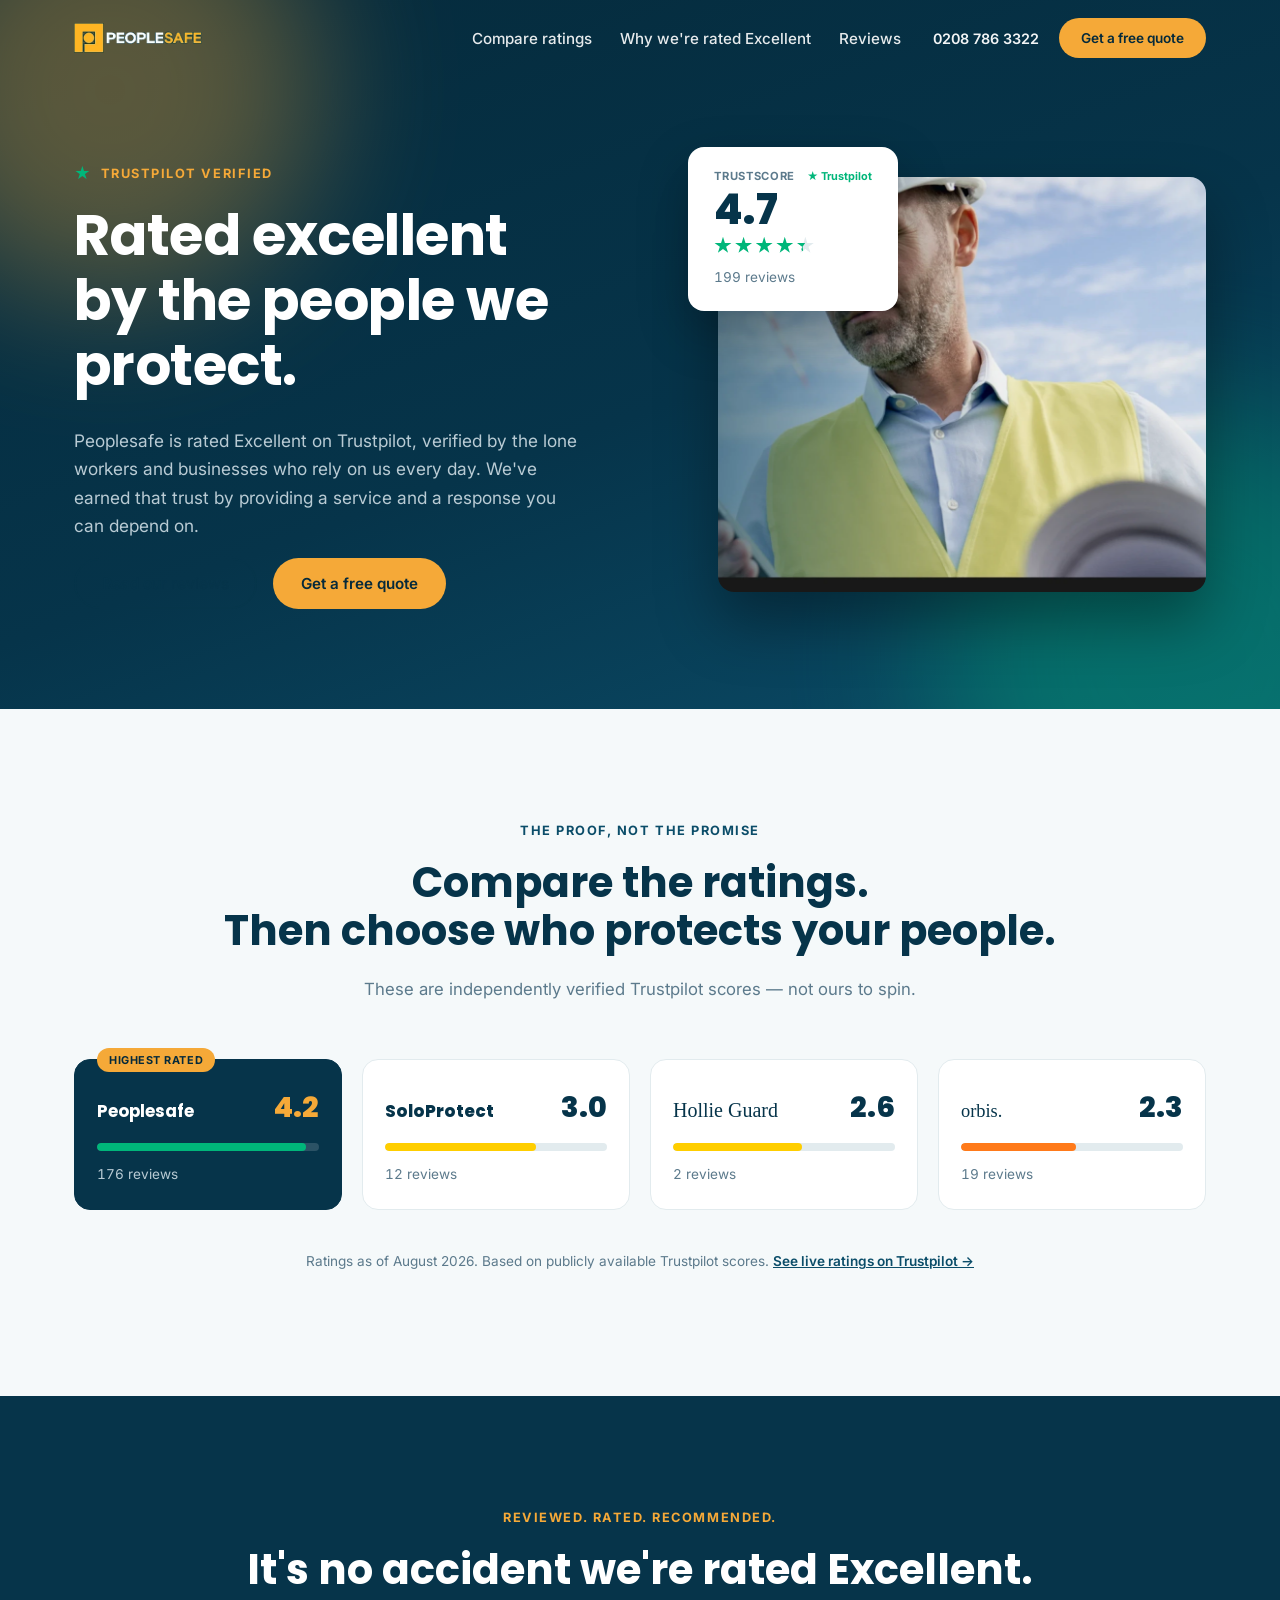
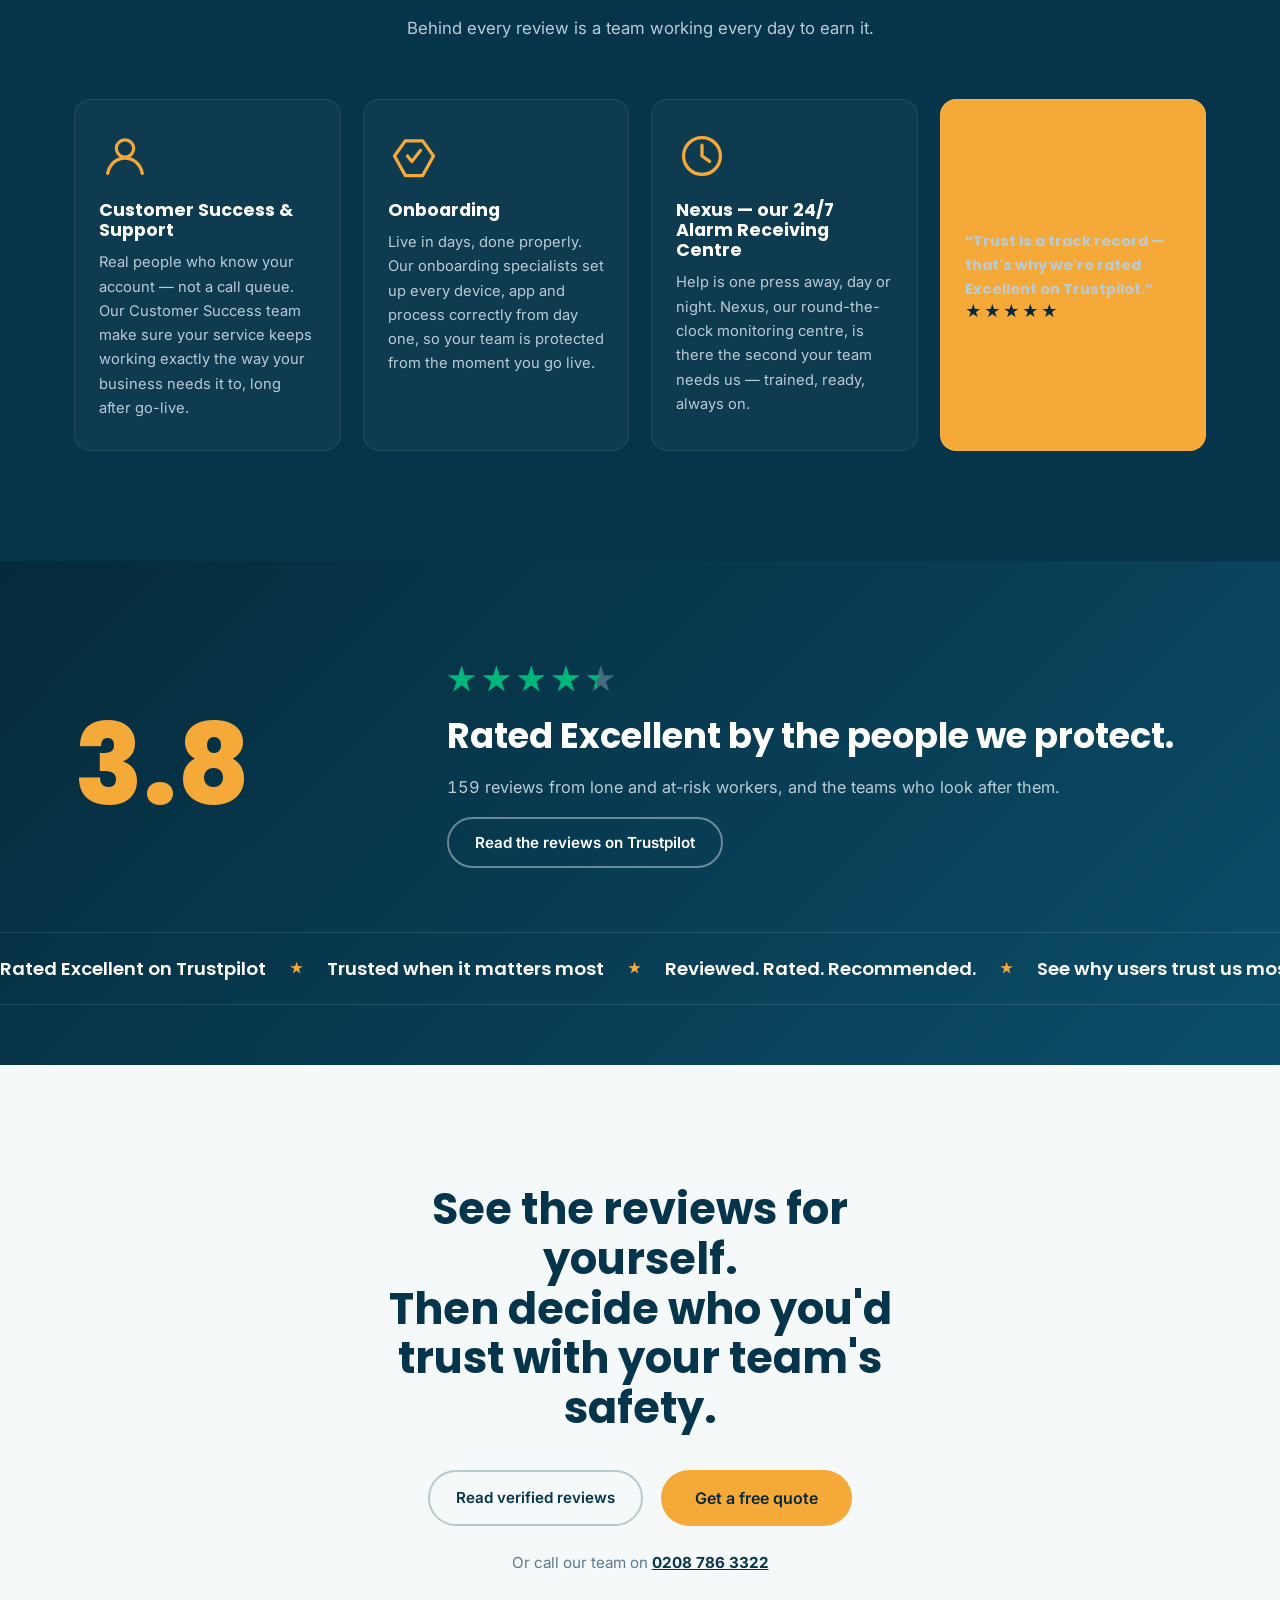
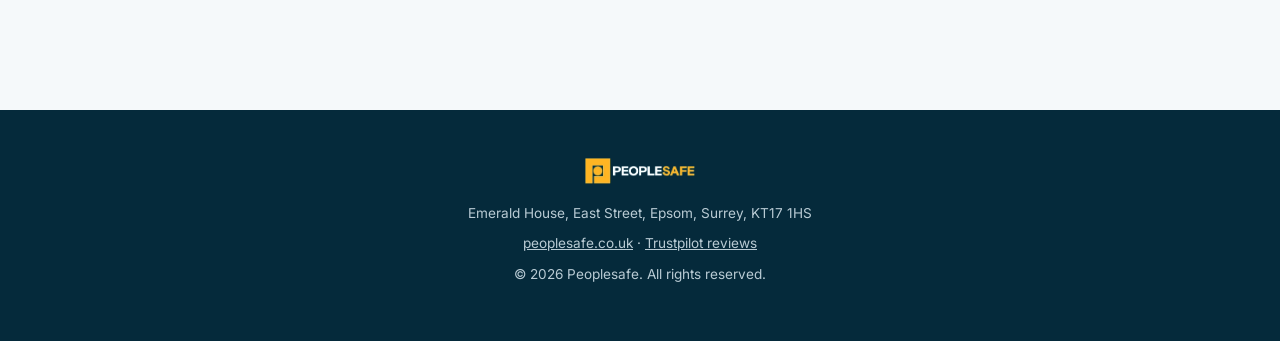
==== index.html @ 9d68c87f "Add Trustpilot campaign landing page Standalone landing page for the Google Display / LinkedIn ad ca" ====
<!DOCTYPE html>
<html lang="en-GB">
<head>
<meta charset="UTF-8">
<meta name="viewport" content="width=device-width, initial-scale=1.0">
<title>Rated Excellent on Trustpilot | Peoplesafe</title>
<meta name="description" content="Peoplesafe is rated Excellent on Trustpilot by the lone workers and businesses who rely on us every day. See the reviews, then see why.">
<meta property="og:title" content="Rated Excellent by the people we protect. | Peoplesafe">
<meta property="og:description" content="4.7 out of 5 on Trustpilot from 199 reviews. See why Peoplesafe is the most trusted lone worker safety provider.">
<meta property="og:type" content="website">
<link rel="preconnect" href="https://fonts.googleapis.com">
<link rel="preconnect" href="https://fonts.gstatic.com" crossorigin>
<link href="https://fonts.googleapis.com/css2?family=Inter:wght@400;500;600;700&family=Poppins:wght@600;700;800&display=swap" rel="stylesheet">
<link rel="stylesheet" href="assets/css/style.css">
</head>
<body>

<a class="skip-link" href="#main">Skip to content</a>

<header class="site-header" id="siteHeader">
  <div class="wrap header-inner">
    <a href="https://www.peoplesafe.co.uk/" class="logo-link" aria-label="Peoplesafe home">
      <img src="assets/img/logo-dark.png" alt="Peoplesafe" class="logo logo--dark">
      <img src="assets/img/logo-light.png" alt="Peoplesafe" class="logo logo--light">
    </a>
    <nav class="site-nav" id="siteNav" aria-label="Primary">
      <a href="#compare">Compare ratings</a>
      <a href="#why">Why we're rated Excellent</a>
      <a href="#reviews">Reviews</a>
    </nav>
    <div class="header-cta">
      <a href="tel:02087863322" class="header-phone">0208 786 3322</a>
      <a href="#quote" class="btn btn--gold btn--sm">Get a free quote</a>
    </div>
    <button class="nav-toggle" id="navToggle" aria-expanded="false" aria-controls="siteNav" aria-label="Toggle menu">
      <span></span><span></span><span></span>
    </button>
  </div>
</header>

<main id="main">

  <!-- HERO -->
  <section class="hero">
    <div class="hero__glow hero__glow--a" aria-hidden="true"></div>
    <div class="hero__glow hero__glow--b" aria-hidden="true"></div>
    <div class="wrap hero__inner">
      <div class="hero__content">
        <p class="eyebrow reveal">
          <span class="eyebrow__star" aria-hidden="true">★</span>
          Trustpilot Verified
        </p>
        <h1 class="reveal">Rated excellent<br>by the people we<br>protect.</h1>
        <p class="hero__sub reveal">
          Peoplesafe is rated Excellent on Trustpilot, verified by the lone workers
          and businesses who rely on us every day. We've earned that trust by
          providing a service and a response you can depend on.
        </p>
        <div class="hero__actions reveal">
          <a href="https://uk.trustpilot.com/review/peoplesafe.co.uk" target="_blank" rel="noopener" class="btn btn--outline">Read our reviews</a>
          <a href="#quote" class="btn btn--gold">Get a free quote</a>
        </div>
      </div>

      <div class="hero__rating reveal" id="ratingCard">
        <div class="rating-card">
          <div class="rating-card__top">
            <span class="rating-card__label">TrustScore</span>
            <span class="tp-mark" aria-hidden="true">★ Trustpilot</span>
          </div>
          <div class="rating-card__score">
            <span class="count-up" data-target="4.7" data-decimals="1">0.0</span>
          </div>
          <div class="stars" role="img" aria-label="4.7 out of 5 stars">
            <span class="star" style="--i:0"></span>
            <span class="star" style="--i:1"></span>
            <span class="star" style="--i:2"></span>
            <span class="star" style="--i:3"></span>
            <span class="star star--half" style="--i:4"></span>
          </div>
          <p class="rating-card__reviews"><span class="count-up" data-target="199" data-decimals="0">0</span> reviews</p>
        </div>
        <div class="hero__photo" style="background-image:url('assets/img/hero-photo.webp')" role="img" aria-label="Lone worker on site using the Peoplesafe app for protection"></div>
      </div>
    </div>
  </section>

  <!-- COMPARE -->
  <section class="compare" id="compare">
    <div class="wrap">
      <p class="eyebrow eyebrow--dark reveal">The proof, not the promise</p>
      <h2 class="reveal">Compare the ratings.<br>Then choose who protects your people.</h2>
      <p class="section-sub reveal">
        These are independently verified Trustpilot scores &mdash; not ours to spin.
      </p>

      <div class="compare-grid" id="compareGrid">

        <div class="compare-card compare-card--lead reveal">
          <span class="compare-card__badge">Highest rated</span>
          <div class="compare-card__head">
            <span class="compare-card__name">Peoplesafe</span>
            <span class="compare-card__score"><span class="count-up" data-target="4.7" data-decimals="1">0.0</span></span>
          </div>
          <div class="bar"><div class="bar__fill bar__fill--green" data-pct="94"></div></div>
          <span class="compare-card__reviews"><span class="count-up" data-target="199" data-decimals="0">0</span> reviews</span>
        </div>

        <div class="compare-card reveal">
          <div class="compare-card__head">
            <span class="compare-card__name compare-card__name--soloprotect">SoloProtect</span>
            <span class="compare-card__score"><span class="count-up" data-target="3.4" data-decimals="1">0.0</span></span>
          </div>
          <div class="bar"><div class="bar__fill bar__fill--amber" data-pct="68"></div></div>
          <span class="compare-card__reviews"><span class="count-up" data-target="14" data-decimals="0">0</span> reviews</span>
        </div>

        <div class="compare-card reveal">
          <div class="compare-card__head">
            <span class="compare-card__name compare-card__name--hollie">Hollie Guard</span>
            <span class="compare-card__score"><span class="count-up" data-target="2.9" data-decimals="1">0.0</span></span>
          </div>
          <div class="bar"><div class="bar__fill bar__fill--amber" data-pct="58"></div></div>
          <span class="compare-card__reviews"><span class="count-up" data-target="2" data-decimals="0">0</span> reviews</span>
        </div>

        <div class="compare-card reveal">
          <div class="compare-card__head">
            <span class="compare-card__name compare-card__name--orbis">orbis.</span>
            <span class="compare-card__score"><span class="count-up" data-target="2.6" data-decimals="1">0.0</span></span>
          </div>
          <div class="bar"><div class="bar__fill bar__fill--orange" data-pct="52"></div></div>
          <span class="compare-card__reviews"><span class="count-up" data-target="21" data-decimals="0">0</span> reviews</span>
        </div>

      </div>

      <p class="compare-footnote reveal">
        Ratings as of August 2026. Based on publicly available Trustpilot scores.
        <a href="https://uk.trustpilot.com/review/peoplesafe.co.uk" target="_blank" rel="noopener">See live ratings on Trustpilot →</a>
      </p>
    </div>
  </section>

  <!-- WHY -->
  <section class="why" id="why">
    <div class="wrap">
      <p class="eyebrow reveal">Reviewed. Rated. Recommended.</p>
      <h2 class="reveal">It's no accident we're rated Excellent.</h2>
      <p class="section-sub section-sub--light reveal">Behind every review is a team working every day to earn it.</p>

      <div class="pillars">
        <div class="pillar reveal">
          <div class="pillar__icon" aria-hidden="true">
            <svg viewBox="0 0 48 48" fill="none"><circle cx="24" cy="17" r="8" stroke="currentColor" stroke-width="3"/><path d="M8 40c2-9 8.5-14 16-14s14 5 16 14" stroke="currentColor" stroke-width="3" stroke-linecap="round"/></svg>
          </div>
          <h3>Customer Success &amp; Support</h3>
          <p>Real people who know your account &mdash; not a call queue. Our Customer Success team make sure your service keeps working exactly the way your business needs it to, long after go-live.</p>
        </div>

        <div class="pillar reveal">
          <div class="pillar__icon" aria-hidden="true">
            <svg viewBox="0 0 48 48" fill="none"><path d="M6 24l10-14h16l10 14-10 18H16L6 24z" stroke="currentColor" stroke-width="3" stroke-linejoin="round"/><path d="M18 24l4 5 8-10" stroke="currentColor" stroke-width="3" stroke-linecap="round" stroke-linejoin="round"/></svg>
          </div>
          <h3>Onboarding</h3>
          <p>Live in days, done properly. Our onboarding specialists set up every device, app and process correctly from day one, so your team is protected from the moment you go live.</p>
        </div>

        <div class="pillar reveal">
          <div class="pillar__icon" aria-hidden="true">
            <svg viewBox="0 0 48 48" fill="none"><circle cx="24" cy="24" r="17" stroke="currentColor" stroke-width="3"/><path d="M24 14v10l7 5" stroke="currentColor" stroke-width="3" stroke-linecap="round" stroke-linejoin="round"/></svg>
          </div>
          <h3>Nexus &mdash; our 24/7 Alarm Receiving Centre</h3>
          <p>Help is one press away, day or night. Nexus, our round-the-clock monitoring centre, is there the second your team needs us &mdash; trained, ready, always on.</p>
        </div>

        <div class="pillar pillar--quote reveal">
          <p class="pillar-quote__text">&ldquo;Trust is a track record &mdash; that's why we're rated Excellent on Trustpilot.&rdquo;</p>
          <span class="pillar-quote__stars" aria-hidden="true">★★★★★</span>
        </div>
      </div>
    </div>
  </section>

  <!-- STAT / MARQUEE -->
  <section class="stat" id="reviews">
    <div class="wrap stat__inner">
      <div class="stat__number reveal">
        <span class="count-up" data-target="4.7" data-decimals="1">0.0</span>
      </div>
      <div class="stat__text reveal">
        <div class="stars stars--lg" role="img" aria-label="4.7 out of 5 stars">
          <span class="star" style="--i:0"></span>
          <span class="star" style="--i:1"></span>
          <span class="star" style="--i:2"></span>
          <span class="star" style="--i:3"></span>
          <span class="star star--half" style="--i:4"></span>
        </div>
        <h2>Rated Excellent by the people we protect.</h2>
        <p><span class="count-up" data-target="199" data-decimals="0">0</span> reviews from lone and at-risk workers, and the teams who look after them.</p>
        <a href="https://uk.trustpilot.com/review/peoplesafe.co.uk" target="_blank" rel="noopener" class="btn btn--outline-light">Read the reviews on Trustpilot</a>
      </div>
    </div>

    <div class="marquee" aria-hidden="true">
      <div class="marquee__track">
        <span>Rated Excellent on Trustpilot</span><span class="dot">★</span>
        <span>Trusted when it matters most</span><span class="dot">★</span>
        <span>Reviewed. Rated. Recommended.</span><span class="dot">★</span>
        <span>See why users trust us most</span><span class="dot">★</span>
        <span>#1 rated on Trustpilot</span><span class="dot">★</span>
        <span>Rated Excellent on Trustpilot</span><span class="dot">★</span>
        <span>Trusted when it matters most</span><span class="dot">★</span>
        <span>Reviewed. Rated. Recommended.</span><span class="dot">★</span>
        <span>See why users trust us most</span><span class="dot">★</span>
        <span>#1 rated on Trustpilot</span><span class="dot">★</span>
      </div>
    </div>
  </section>

  <!-- FINAL CTA -->
  <section class="final-cta" id="quote">
    <div class="wrap">
      <h2 class="reveal">See the reviews for yourself.<br>Then decide who you'd trust with your team's safety.</h2>
      <div class="final-cta__actions reveal">
        <a href="https://uk.trustpilot.com/review/peoplesafe.co.uk" target="_blank" rel="noopener" class="btn btn--outline">Read verified reviews</a>
        <a href="https://www.peoplesafe.co.uk/" class="btn btn--gold btn--lg">Get a free quote</a>
      </div>
      <p class="final-cta__phone reveal">Or call our team on <a href="tel:02087863322">0208 786 3322</a></p>
    </div>
  </section>

</main>

<footer class="site-footer">
  <div class="wrap footer-inner">
    <img src="assets/img/logo-dark.png" alt="Peoplesafe" class="footer-logo">
    <p class="footer-address">Emerald House, East Street, Epsom, Surrey, KT17 1HS</p>
    <p class="footer-links">
      <a href="https://www.peoplesafe.co.uk/">peoplesafe.co.uk</a>
      <span aria-hidden="true">&middot;</span>
      <a href="https://uk.trustpilot.com/review/peoplesafe.co.uk" target="_blank" rel="noopener">Trustpilot reviews</a>
    </p>
    <p class="footer-copy">&copy; <span id="year"></span> Peoplesafe. All rights reserved.</p>
  </div>
</footer>

<script src="assets/js/main.js"></script>
</body>
</html>
---- assets/css/style.css ----
/* ==========================================================================
   Peoplesafe — Trustpilot Campaign Landing Page
   ========================================================================== */

:root {
  --navy: #06344a;
  --navy-deep: #052a3b;
  --navy-mid: #0b4d69;
  --navy-soft: #0e5978;
  --gold: #f5a938;
  --gold-dark: #e0922a;
  --green: #00b67a;
  --amber: #ffce00;
  --orange: #ff7a1a;
  --white: #ffffff;
  --ink: #06344a;
  --muted: #5c7a8c;
  --muted-light: #b9cbd4;
  --paper: #f5f9fa;
  --line: #e2ebee;

  --container: 1180px;
  --radius: 16px;
  --ease: cubic-bezier(.22,.9,.32,1);
}

* { box-sizing: border-box; }
html { scroll-behavior: smooth; }

body {
  margin: 0;
  font-family: 'Inter', -apple-system, BlinkMacSystemFont, 'Segoe UI', sans-serif;
  color: var(--ink);
  background: var(--white);
  -webkit-font-smoothing: antialiased;
}

h1, h2, h3 {
  font-family: 'Poppins', 'Inter', sans-serif;
  line-height: 1.15;
  margin: 0 0 .5em;
  font-weight: 700;
}

p { margin: 0 0 1em; color: var(--muted); line-height: 1.65; }

img { max-width: 100%; display: block; }

a { color: inherit; text-decoration: none; }

.wrap {
  max-width: var(--container);
  margin: 0 auto;
  padding: 0 24px;
}

.skip-link {
  position: absolute;
  left: -999px;
  top: 0;
  background: var(--gold);
  color: var(--navy);
  padding: 10px 16px;
  z-index: 200;
  font-weight: 600;
}
.skip-link:focus { left: 16px; top: 16px; }

/* ---------- Buttons ---------- */
.btn {
  display: inline-flex;
  align-items: center;
  justify-content: center;
  gap: 8px;
  padding: 14px 26px;
  border-radius: 999px;
  font-weight: 600;
  font-size: 0.95rem;
  border: 2px solid transparent;
  cursor: pointer;
  transition: transform .25s var(--ease), box-shadow .25s var(--ease), background .25s var(--ease), color .25s var(--ease);
  white-space: nowrap;
}
.btn--gold { background: var(--gold); color: var(--navy-deep); }
.btn--gold:hover { background: var(--gold-dark); transform: translateY(-2px); box-shadow: 0 10px 24px rgba(245,169,56,.35); }
.btn--sm { padding: 10px 20px; font-size: .85rem; }
.btn--lg { padding: 16px 32px; font-size: 1rem; }
.btn--outline { border-color: rgba(6,52,74,.25); color: var(--navy); }
.btn--outline:hover { border-color: var(--navy); background: var(--navy); color: var(--white); transform: translateY(-2px); }
.btn--outline-light { border-color: rgba(255,255,255,.4); color: var(--white); }
.btn--outline-light:hover { background: var(--white); color: var(--navy); border-color: var(--white); transform: translateY(-2px); }

/* ---------- Header ---------- */
.site-header {
  position: fixed;
  top: 0; left: 0; right: 0;
  z-index: 100;
  padding: 18px 0;
  transition: background .3s var(--ease), padding .3s var(--ease), box-shadow .3s var(--ease);
}
.header-inner { display: flex; align-items: center; gap: 32px; }
.logo-link { display: block; margin-right: auto; }
.logo { height: 30px; width: auto; }
.logo--light { display: none; }

.site-nav { display: flex; gap: 28px; }
.site-nav a {
  color: var(--white);
  font-weight: 500;
  font-size: .95rem;
  opacity: .9;
  position: relative;
  transition: opacity .2s;
}
.site-nav a::after {
  content: '';
  position: absolute; left: 0; right: 0; bottom: -6px;
  height: 2px; background: var(--gold);
  transform: scaleX(0); transform-origin: left;
  transition: transform .25s var(--ease);
}
.site-nav a:hover { opacity: 1; }
.site-nav a:hover::after { transform: scaleX(1); }

.header-cta { display: flex; align-items: center; gap: 20px; }
.header-phone { color: var(--white); font-weight: 600; font-size: .9rem; opacity: .95; }

.nav-toggle {
  display: none;
  flex-direction: column;
  justify-content: center;
  gap: 5px;
  width: 40px; height: 40px;
  background: none; border: none; cursor: pointer;
}
.nav-toggle span { display: block; width: 22px; height: 2px; background: var(--white); border-radius: 2px; }

.site-header.is-scrolled {
  background: rgba(255,255,255,.97);
  box-shadow: 0 4px 24px rgba(6,52,74,.08);
  padding: 12px 0;
  backdrop-filter: blur(6px);
}
.site-header.is-scrolled .logo--dark { display: none; }
.site-header.is-scrolled .logo--light { display: block; }
.site-header.is-scrolled .site-nav a { color: var(--navy); }
.site-header.is-scrolled .site-nav a::after { background: var(--gold-dark); }
.site-header.is-scrolled .header-phone { color: var(--navy); }
.site-header.is-scrolled .nav-toggle span { background: var(--navy); }

/* ---------- Reveal animation ---------- */
.reveal {
  opacity: 0;
  transform: translateY(24px);
  transition: opacity .7s var(--ease), transform .7s var(--ease);
}
.reveal.is-visible { opacity: 1; transform: translateY(0); }
.reveal:nth-child(2) { transition-delay: .05s; }
.reveal:nth-child(3) { transition-delay: .1s; }
.reveal:nth-child(4) { transition-delay: .15s; }

/* ---------- Eyebrow ---------- */
.eyebrow {
  display: inline-flex;
  align-items: center;
  gap: 8px;
  color: var(--gold);
  font-weight: 700;
  font-size: .8rem;
  letter-spacing: .12em;
  text-transform: uppercase;
  margin-bottom: 18px;
}
.eyebrow__star { color: var(--green); font-size: 1rem; }
.eyebrow--dark { color: var(--navy-mid); }

/* ---------- Hero ---------- */
.hero {
  position: relative;
  background: linear-gradient(160deg, var(--navy-deep) 0%, var(--navy) 55%, var(--navy-mid) 100%);
  padding: 160px 0 100px;
  overflow: hidden;
}
.hero__glow {
  position: absolute;
  border-radius: 50%;
  filter: blur(70px);
  opacity: .35;
  pointer-events: none;
}
.hero__glow--a {
  width: 420px; height: 420px;
  background: var(--gold);
  top: -120px; left: -100px;
  animation: drift-a 16s ease-in-out infinite;
}
.hero__glow--b {
  width: 500px; height: 500px;
  background: var(--green);
  bottom: -200px; right: -150px;
  animation: drift-b 20s ease-in-out infinite;
}
@keyframes drift-a {
  0%, 100% { transform: translate(0,0); }
  50% { transform: translate(40px, 30px); }
}
@keyframes drift-b {
  0%, 100% { transform: translate(0,0); }
  50% { transform: translate(-30px, -40px); }
}

.hero__inner {
  position: relative;
  display: grid;
  grid-template-columns: 1.1fr 0.9fr;
  gap: 48px;
  align-items: center;
}

.hero h1 {
  color: var(--white);
  font-size: clamp(2.4rem, 4.4vw, 3.6rem);
  letter-spacing: -.01em;
}
.hero__sub {
  color: var(--muted-light);
  font-size: 1.08rem;
  max-width: 46ch;
}
.hero__actions { display: flex; gap: 16px; flex-wrap: wrap; margin-top: 12px; }

.hero__rating { position: relative; }
.hero__photo {
  border-radius: var(--radius);
  aspect-ratio: 4 / 3.4;
  background-size: cover;
  background-position: center 20%;
  box-shadow: 0 30px 60px rgba(0,0,0,.35);
}

.rating-card {
  position: absolute;
  z-index: 2;
  top: -30px;
  left: -30px;
  background: var(--white);
  border-radius: var(--radius);
  padding: 22px 26px;
  box-shadow: 0 20px 50px rgba(0,0,0,.25);
  width: 210px;
  animation: float-card 6s ease-in-out infinite;
}
@keyframes float-card {
  0%, 100% { transform: translateY(0); }
  50% { transform: translateY(-10px); }
}
.rating-card__top { display: flex; justify-content: space-between; align-items: center; margin-bottom: 6px; }
.rating-card__label { font-size: .7rem; font-weight: 700; color: var(--muted); text-transform: uppercase; letter-spacing: .06em; }
.tp-mark { font-size: .68rem; font-weight: 700; color: var(--green); }
.rating-card__score { font-family: 'Poppins', sans-serif; font-size: 2.6rem; font-weight: 800; color: var(--navy); line-height: 1; }
.rating-card__reviews { font-size: .85rem; color: var(--muted); margin: 6px 0 0; }

/* ---------- Stars ---------- */
.stars { display: inline-flex; gap: 3px; font-size: 1.1rem; margin: 6px 0; }
.stars--lg { font-size: 1.8rem; gap: 6px; margin: 4px 0 18px; }
.star {
  width: 1em; height: 1em;
  background: var(--line);
  clip-path: polygon(50% 0%, 61% 35%, 98% 35%, 68% 57%, 79% 91%, 50% 70%, 21% 91%, 32% 57%, 2% 35%, 39% 35%);
  animation: star-in .5s var(--ease) backwards;
  animation-delay: calc(var(--i) * .08s);
}
.stars--lg .star { background: rgba(255,255,255,.25); }
.star:not(.star--half) { background: var(--green); }
.star--half {
  position: relative;
  background: var(--line);
}
.stars--lg .star--half { background: rgba(255,255,255,.25); }
.star--half::before {
  content: '';
  position: absolute; inset: 0;
  width: 50%;
  overflow: hidden;
  background: var(--green);
  clip-path: polygon(50% 0%, 61% 35%, 98% 35%, 68% 57%, 79% 91%, 50% 70%, 21% 91%, 32% 57%, 2% 35%, 39% 35%);
}
@keyframes star-in {
  from { opacity: 0; transform: scale(.4) rotate(-15deg); }
  to { opacity: 1; transform: scale(1) rotate(0); }
}

/* ---------- Compare section ---------- */
.compare { padding: 110px 0; background: var(--paper); text-align: center; }
.compare h2 { color: var(--navy); font-size: clamp(1.9rem, 3.4vw, 2.6rem); }
.section-sub { max-width: 52ch; margin: 0 auto 56px; font-size: 1.05rem; }

.compare-grid {
  display: grid;
  grid-template-columns: repeat(4, 1fr);
  gap: 20px;
  text-align: left;
}
.compare-card {
  background: var(--white);
  border: 1px solid var(--line);
  border-radius: var(--radius);
  padding: 26px 22px;
  position: relative;
  transition: transform .3s var(--ease), box-shadow .3s var(--ease);
}
.compare-card:hover { transform: translateY(-6px); box-shadow: 0 20px 40px rgba(6,52,74,.1); }
.compare-card--lead {
  background: var(--navy);
  border-color: var(--navy);
  transform: scale(1.04);
}
.compare-card--lead:hover { transform: scale(1.04) translateY(-6px); }
.compare-card__badge {
  position: absolute; top: -12px; left: 22px;
  background: var(--gold);
  color: var(--navy-deep);
  font-size: .68rem;
  font-weight: 700;
  text-transform: uppercase;
  letter-spacing: .05em;
  padding: 5px 12px;
  border-radius: 999px;
}
.compare-card__head { display: flex; justify-content: space-between; align-items: baseline; margin-bottom: 14px; }
.compare-card__name { font-family: 'Poppins', sans-serif; font-weight: 700; font-size: 1.05rem; color: var(--navy); }
.compare-card--lead .compare-card__name { color: var(--white); }
.compare-card__name--soloprotect { font-weight: 800; }
.compare-card__name--hollie { font-family: 'Brush Script MT', cursive; font-size: 1.25rem; font-weight: 400; }
.compare-card__name--orbis { font-family: Georgia, serif; font-weight: 400; font-size: 1.15rem; }
.compare-card__score { font-family: 'Poppins', sans-serif; font-size: 1.8rem; font-weight: 800; color: var(--navy); }
.compare-card--lead .compare-card__score { color: var(--gold); }

.bar { height: 8px; border-radius: 999px; background: var(--line); overflow: hidden; margin-bottom: 12px; }
.compare-card--lead .bar { background: rgba(255,255,255,.15); }
.bar__fill { height: 100%; width: 0; border-radius: 999px; transition: width 1.1s var(--ease); }
.bar__fill--green { background: var(--green); }
.bar__fill--amber { background: var(--amber); }
.bar__fill--orange { background: var(--orange); }

.compare-card__reviews { font-size: .85rem; color: var(--muted); }
.compare-card--lead .compare-card__reviews { color: var(--muted-light); }

.compare-footnote { margin-top: 40px; font-size: .85rem; color: var(--muted); }
.compare-footnote a { color: var(--navy-mid); font-weight: 600; text-decoration: underline; }

/* ---------- Why section ---------- */
.why { padding: 110px 0; background: var(--navy); text-align: center; }
.why h2 { color: var(--white); font-size: clamp(1.9rem, 3.4vw, 2.6rem); }
.section-sub--light { color: var(--muted-light); }

.pillars {
  display: grid;
  grid-template-columns: repeat(4, 1fr);
  gap: 22px;
  text-align: left;
  margin-top: 20px;
}
.pillar {
  background: rgba(255,255,255,.04);
  border: 1px solid rgba(255,255,255,.08);
  border-radius: var(--radius);
  padding: 30px 24px;
  transition: transform .3s var(--ease), background .3s var(--ease);
}
.pillar:hover { transform: translateY(-6px); background: rgba(255,255,255,.07); }
.pillar__icon {
  width: 52px; height: 52px;
  color: var(--gold);
  margin-bottom: 18px;
}
.pillar__icon svg { width: 100%; height: 100%; }
.pillar h3 { color: var(--white); font-size: 1.1rem; margin-bottom: 10px; }
.pillar p { color: var(--muted-light); font-size: .92rem; margin: 0; }

.pillar--quote {
  background: var(--gold);
  display: flex;
  flex-direction: column;
  justify-content: center;
}
.pillar-quote__text { color: var(--navy-deep); font-family: 'Poppins', sans-serif; font-weight: 700; font-size: 1.05rem; margin: 0 0 12px; }
.pillar-quote__stars { color: var(--navy-deep); letter-spacing: 2px; }

/* ---------- Stat / marquee ---------- */
.stat { background: linear-gradient(135deg, var(--navy-deep), var(--navy-mid)); padding: 100px 0 60px; overflow: hidden; }
.stat__inner {
  display: grid;
  grid-template-columns: 0.6fr 1.4fr;
  gap: 48px;
  align-items: center;
}
.stat__number .count-up {
  font-family: 'Poppins', sans-serif;
  font-size: clamp(4rem, 9vw, 7rem);
  font-weight: 800;
  color: var(--gold);
  line-height: 1;
}
.stat__text h2 { color: var(--white); font-size: clamp(1.6rem, 2.8vw, 2.2rem); margin-top: 4px; }
.stat__text p { color: var(--muted-light); font-size: 1.02rem; }

.marquee {
  margin-top: 64px;
  border-top: 1px solid rgba(255,255,255,.12);
  border-bottom: 1px solid rgba(255,255,255,.12);
  padding: 22px 0;
  overflow: hidden;
  white-space: nowrap;
}
.marquee__track {
  display: inline-flex;
  align-items: center;
  gap: 24px;
  animation: marquee 28s linear infinite;
  font-family: 'Poppins', sans-serif;
  font-weight: 600;
  font-size: 1.15rem;
  color: var(--white);
}
.marquee:hover .marquee__track { animation-play-state: paused; }
.marquee .dot { color: var(--gold); font-size: .9rem; }
@keyframes marquee {
  from { transform: translateX(0); }
  to { transform: translateX(-50%); }
}

/* ---------- Final CTA ---------- */
.final-cta { padding: 120px 0; background: var(--paper); text-align: center; }
.final-cta h2 { color: var(--navy); font-size: clamp(1.9rem, 3.6vw, 2.7rem); max-width: 22ch; margin: 0 auto 36px; }
.final-cta__actions { display: flex; justify-content: center; gap: 18px; flex-wrap: wrap; }
.final-cta__phone { margin-top: 24px; font-size: .95rem; }
.final-cta__phone a { font-weight: 700; color: var(--navy); text-decoration: underline; }

/* ---------- Footer ---------- */
.site-footer { background: var(--navy-deep); padding: 48px 0; text-align: center; }
.footer-logo { height: 26px; margin: 0 auto 18px; }
.footer-address, .footer-links, .footer-copy { color: var(--muted-light); font-size: .85rem; margin: 0 0 8px; }
.footer-links a { text-decoration: underline; }
.footer-links a:hover { color: var(--gold); }

/* ---------- Count-up utility ---------- */
.count-up { font-variant-numeric: tabular-nums; }

/* ==========================================================================
   Responsive
   ========================================================================== */
@media (max-width: 980px) {
  .site-nav, .header-phone { display: none; }
  .nav-toggle { display: flex; }
  .site-header.nav-open .site-nav {
    display: flex;
    flex-direction: column;
    position: absolute;
    top: 100%; left: 0; right: 0;
    background: var(--white);
    padding: 20px 24px;
    box-shadow: 0 12px 24px rgba(0,0,0,.12);
  }
  .site-header.nav-open .site-nav a { color: var(--navy); padding: 10px 0; }

  .hero { padding: 130px 0 80px; }
  .hero__inner { grid-template-columns: 1fr; }
  .hero__rating { max-width: 420px; margin: 40px auto 0; }
  .rating-card { position: static; margin-bottom: -50px; margin-left: 20px; width: 180px; }

  .compare-grid { grid-template-columns: repeat(2, 1fr); }
  .compare-card--lead { transform: none; grid-column: span 2; }
  .compare-card--lead:hover { transform: translateY(-6px); }

  .pillars { grid-template-columns: repeat(2, 1fr); }

  .stat__inner { grid-template-columns: 1fr; text-align: center; }
  .stat__text .btn { margin-top: 10px; }
}

@media (max-width: 600px) {
  .wrap { padding: 0 18px; }
  .compare-grid, .pillars { grid-template-columns: 1fr; }
  .compare-card--lead { grid-column: span 1; }
  .hero__actions, .final-cta__actions { flex-direction: column; align-items: stretch; }
  .hero__actions .btn, .final-cta__actions .btn { text-align: center; }
  .rating-card { width: 160px; padding: 16px 18px; }
  .rating-card__score { font-size: 2rem; }
}

/* ---------- Reduced motion ---------- */
@media (prefers-reduced-motion: reduce) {
  html { scroll-behavior: auto; }
  .hero__glow, .rating-card, .marquee__track, .star {
    animation: none !important;
  }
  .reveal { transition: opacity .3s linear; transform: none; }
  .bar__fill { transition: none; }
}
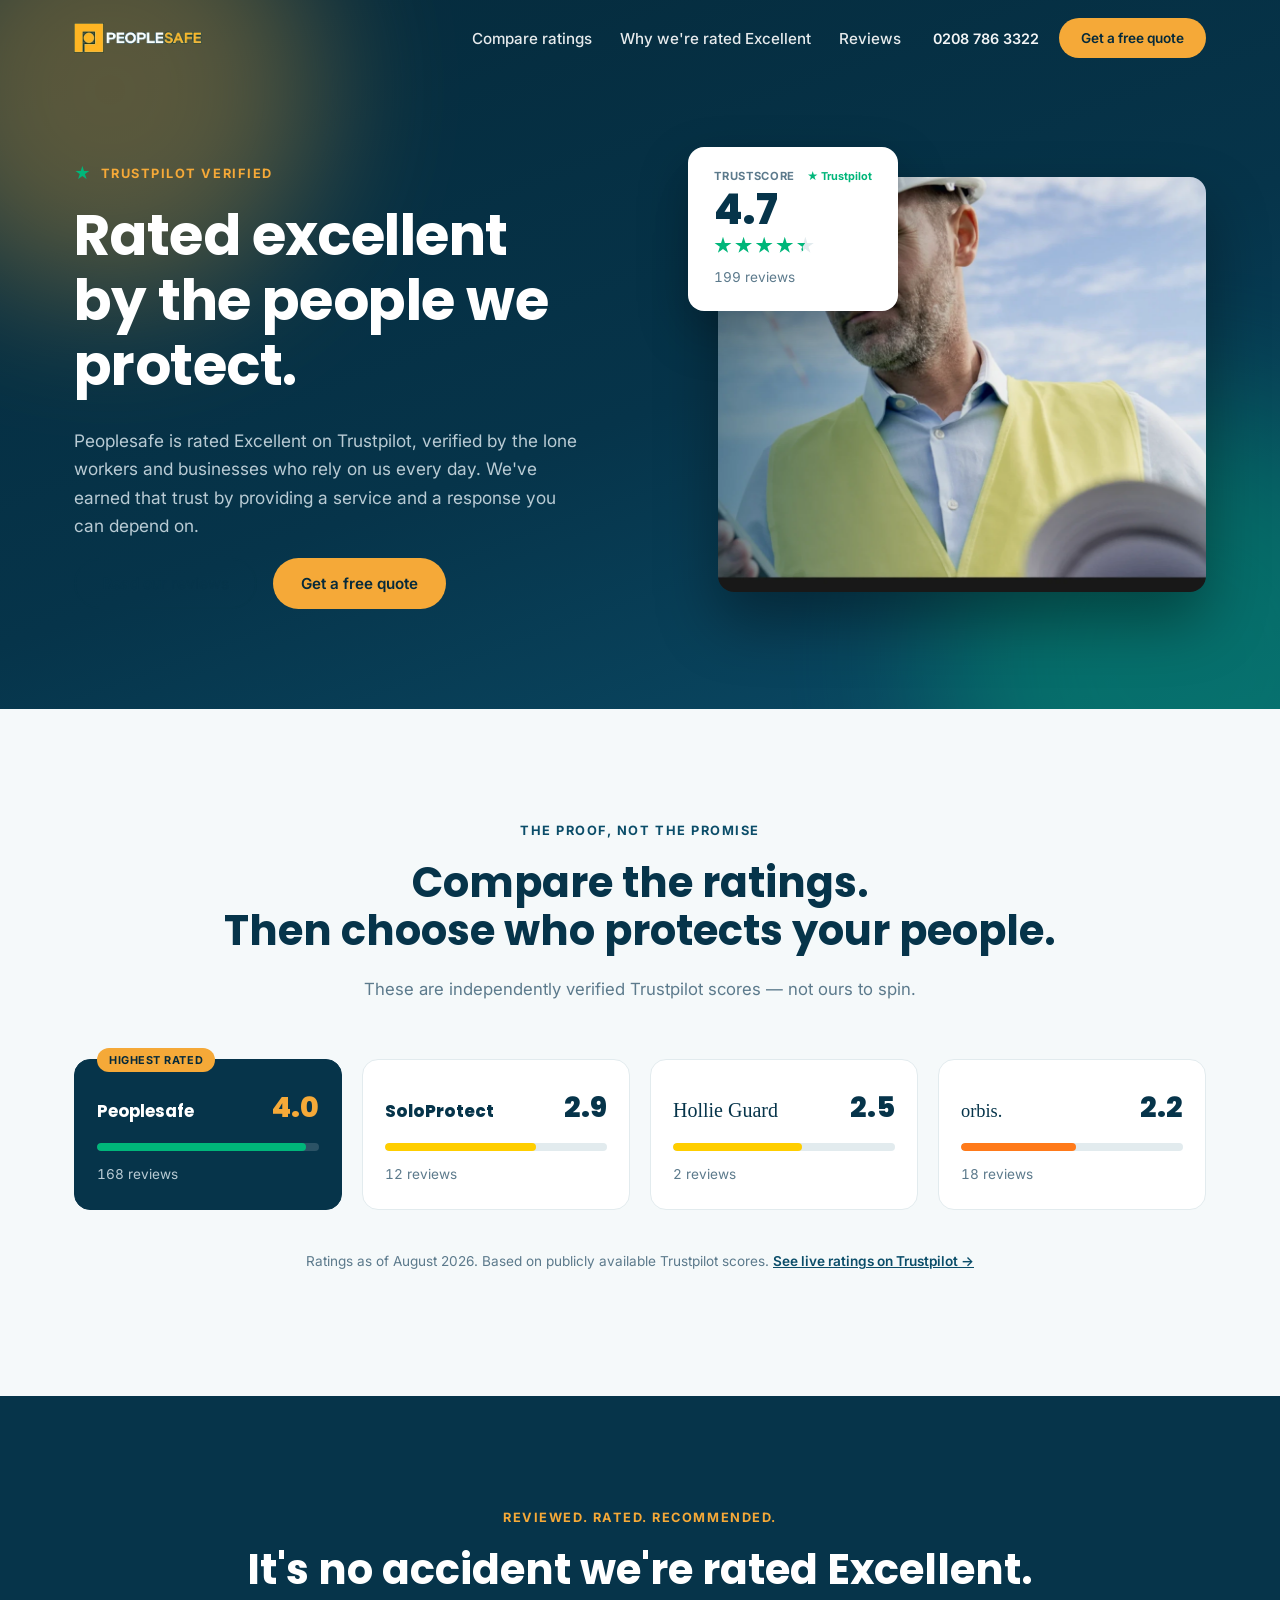
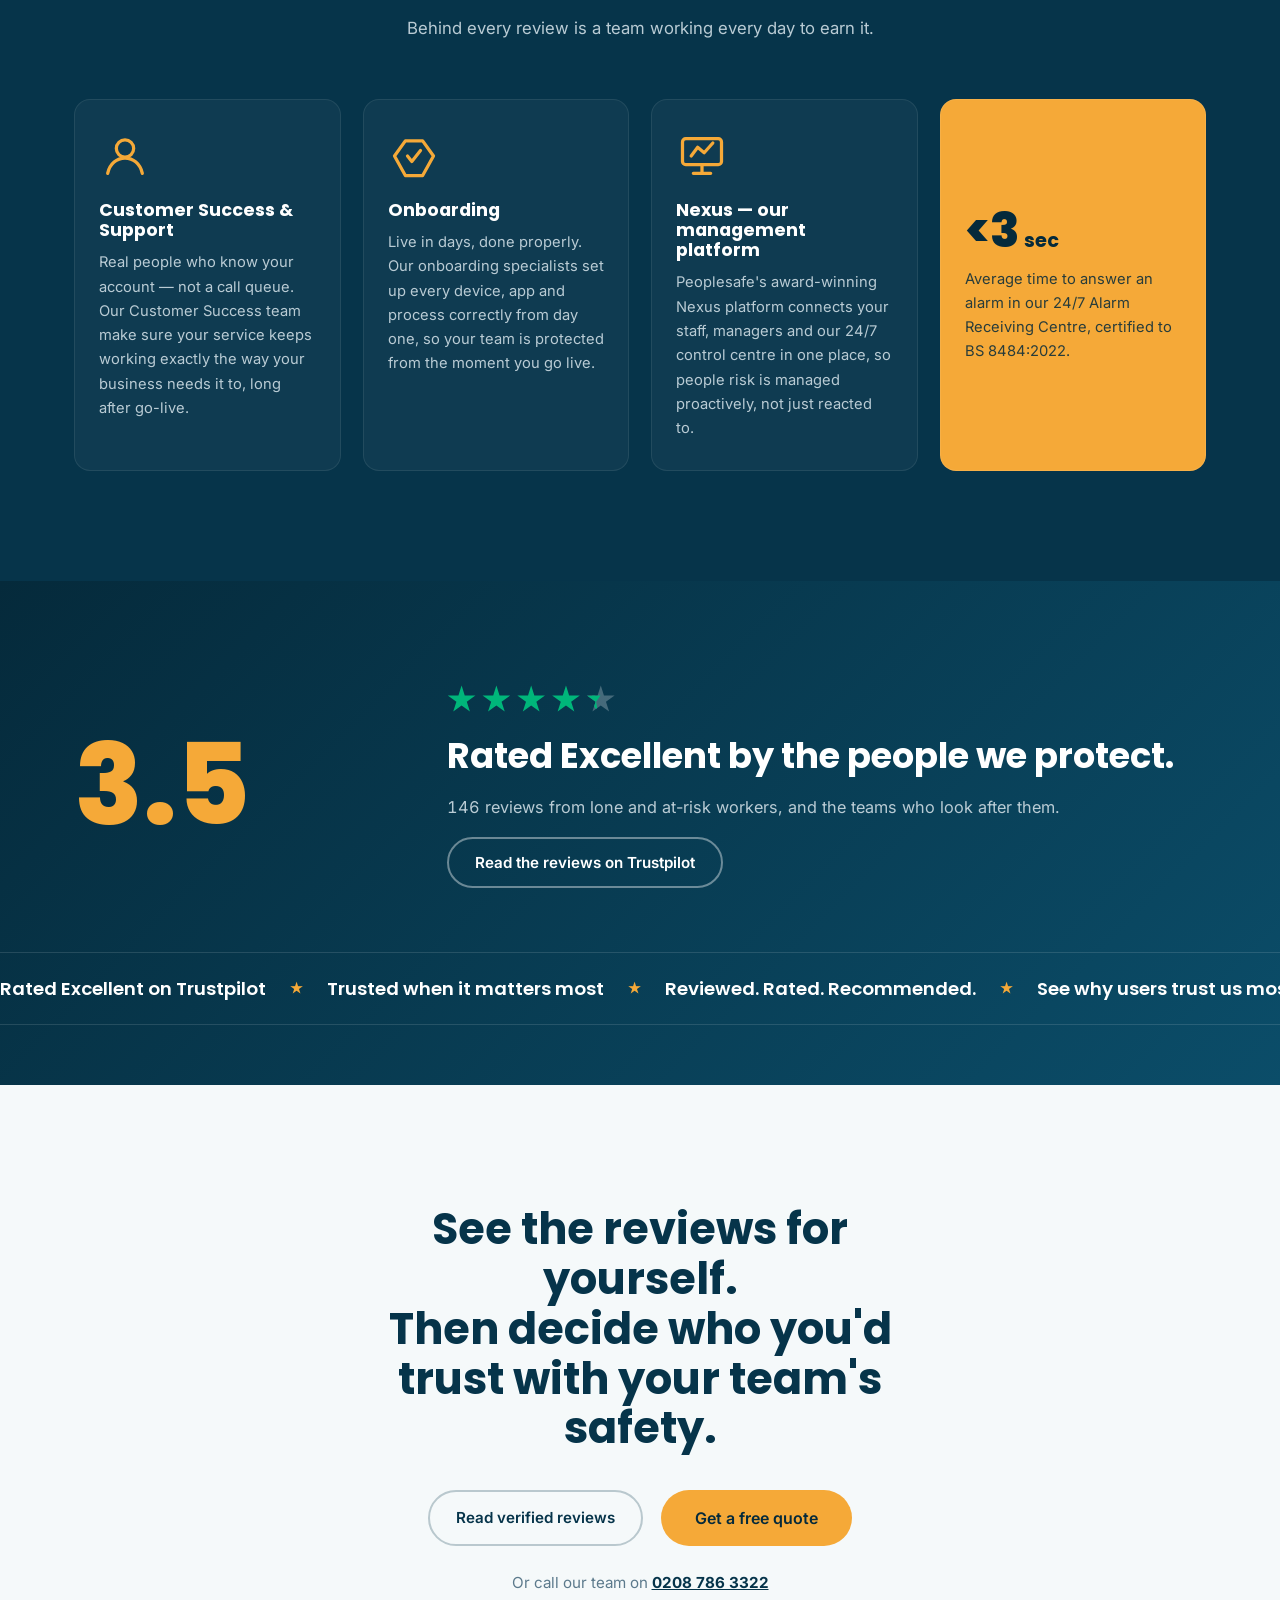
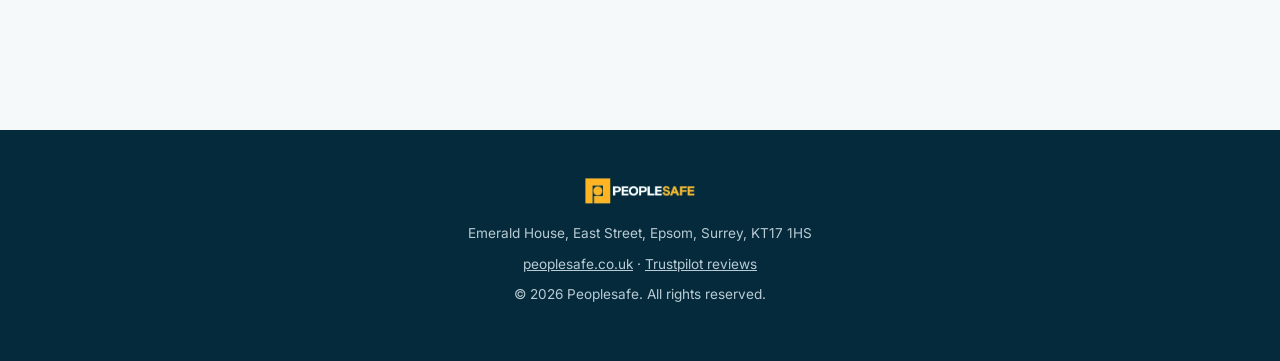
==== commit 11906e5f: "Add WordPress block build; correct Nexus copy and quote URL Russell's team shared the real homepage " ====
--- a/index.html
+++ b/index.html
@@ -30,7 +30,7 @@
     </nav>
     <div class="header-cta">
       <a href="tel:02087863322" class="header-phone">0208 786 3322</a>
-      <a href="#quote" class="btn btn--gold btn--sm">Get a free quote</a>
+      <a href="https://peoplesafe.co.uk/get-your-quote/" class="btn btn--gold btn--sm">Get a free quote</a>
     </div>
     <button class="nav-toggle" id="navToggle" aria-expanded="false" aria-controls="siteNav" aria-label="Toggle menu">
       <span></span><span></span><span></span>
@@ -58,7 +58,7 @@
         </p>
         <div class="hero__actions reveal">
           <a href="https://uk.trustpilot.com/review/peoplesafe.co.uk" target="_blank" rel="noopener" class="btn btn--outline">Read our reviews</a>
-          <a href="#quote" class="btn btn--gold">Get a free quote</a>
+          <a href="https://peoplesafe.co.uk/get-your-quote/" class="btn btn--gold">Get a free quote</a>
         </div>
       </div>
 
@@ -168,15 +168,15 @@
 
         <div class="pillar reveal">
           <div class="pillar__icon" aria-hidden="true">
-            <svg viewBox="0 0 48 48" fill="none"><circle cx="24" cy="24" r="17" stroke="currentColor" stroke-width="3"/><path d="M24 14v10l7 5" stroke="currentColor" stroke-width="3" stroke-linecap="round" stroke-linejoin="round"/></svg>
-          </div>
-          <h3>Nexus &mdash; our 24/7 Alarm Receiving Centre</h3>
-          <p>Help is one press away, day or night. Nexus, our round-the-clock monitoring centre, is there the second your team needs us &mdash; trained, ready, always on.</p>
+            <svg viewBox="0 0 48 48" fill="none"><rect x="6" y="8" width="36" height="24" rx="3" stroke="currentColor" stroke-width="3"/><path d="M16 40h16M24 32v8" stroke="currentColor" stroke-width="3" stroke-linecap="round"/><path d="M14 24l6-8 6 5 8-9" stroke="currentColor" stroke-width="3" stroke-linecap="round" stroke-linejoin="round"/></svg>
+          </div>
+          <h3>Nexus &mdash; our management platform</h3>
+          <p>Peoplesafe's award-winning Nexus platform connects your staff, managers and our 24/7 control centre in one place, so people risk is managed proactively, not just reacted to.</p>
         </div>
 
         <div class="pillar pillar--quote reveal">
-          <p class="pillar-quote__text">&ldquo;Trust is a track record &mdash; that's why we're rated Excellent on Trustpilot.&rdquo;</p>
-          <span class="pillar-quote__stars" aria-hidden="true">★★★★★</span>
+          <p class="pillar-quote__stat">&lt;3<span class="pillar-quote__unit">sec</span></p>
+          <p class="pillar-quote__caption">Average time to answer an alarm in our 24/7 Alarm Receiving Centre, certified to BS 8484:2022.</p>
         </div>
       </div>
     </div>
@@ -224,7 +224,7 @@
       <h2 class="reveal">See the reviews for yourself.<br>Then decide who you'd trust with your team's safety.</h2>
       <div class="final-cta__actions reveal">
         <a href="https://uk.trustpilot.com/review/peoplesafe.co.uk" target="_blank" rel="noopener" class="btn btn--outline">Read verified reviews</a>
-        <a href="https://www.peoplesafe.co.uk/" class="btn btn--gold btn--lg">Get a free quote</a>
+        <a href="https://peoplesafe.co.uk/get-your-quote/" class="btn btn--gold btn--lg">Get a free quote</a>
       </div>
       <p class="final-cta__phone reveal">Or call our team on <a href="tel:02087863322">0208 786 3322</a></p>
     </div>
--- a/assets/css/style.css
+++ b/assets/css/style.css
@@ -384,8 +384,9 @@
   flex-direction: column;
   justify-content: center;
 }
-.pillar-quote__text { color: var(--navy-deep); font-family: 'Poppins', sans-serif; font-weight: 700; font-size: 1.05rem; margin: 0 0 12px; }
-.pillar-quote__stars { color: var(--navy-deep); letter-spacing: 2px; }
+.pillar--quote .pillar-quote__stat { color: var(--navy-deep); font-family: 'Poppins', sans-serif; font-weight: 800; font-size: 3rem; line-height: 1; margin: 0 0 12px; }
+.pillar-quote__unit { font-size: 1.2rem; font-weight: 700; margin-left: 4px; }
+.pillar--quote .pillar-quote__caption { color: var(--navy-deep); font-size: .92rem; margin: 0; opacity: .85; }
 
 /* ---------- Stat / marquee ---------- */
 .stat { background: linear-gradient(135deg, var(--navy-deep), var(--navy-mid)); padding: 100px 0 60px; overflow: hidden; }
